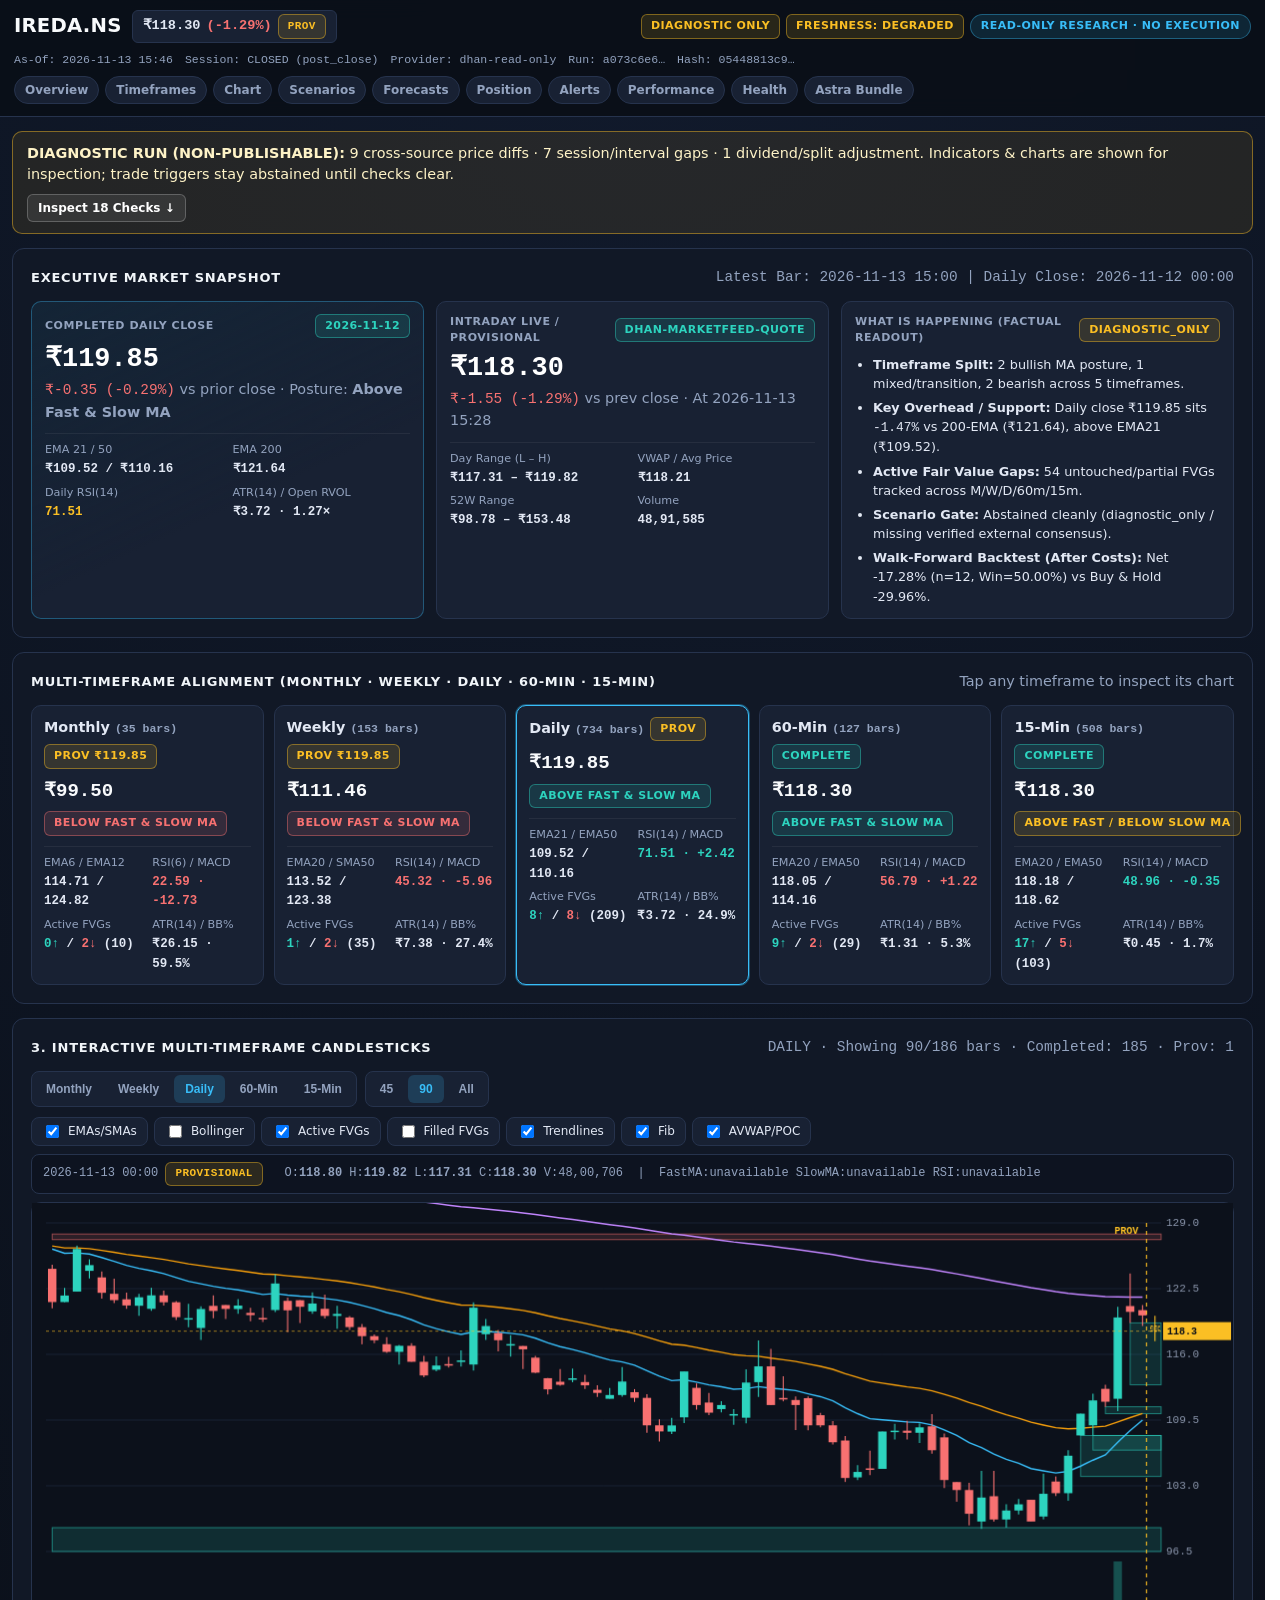
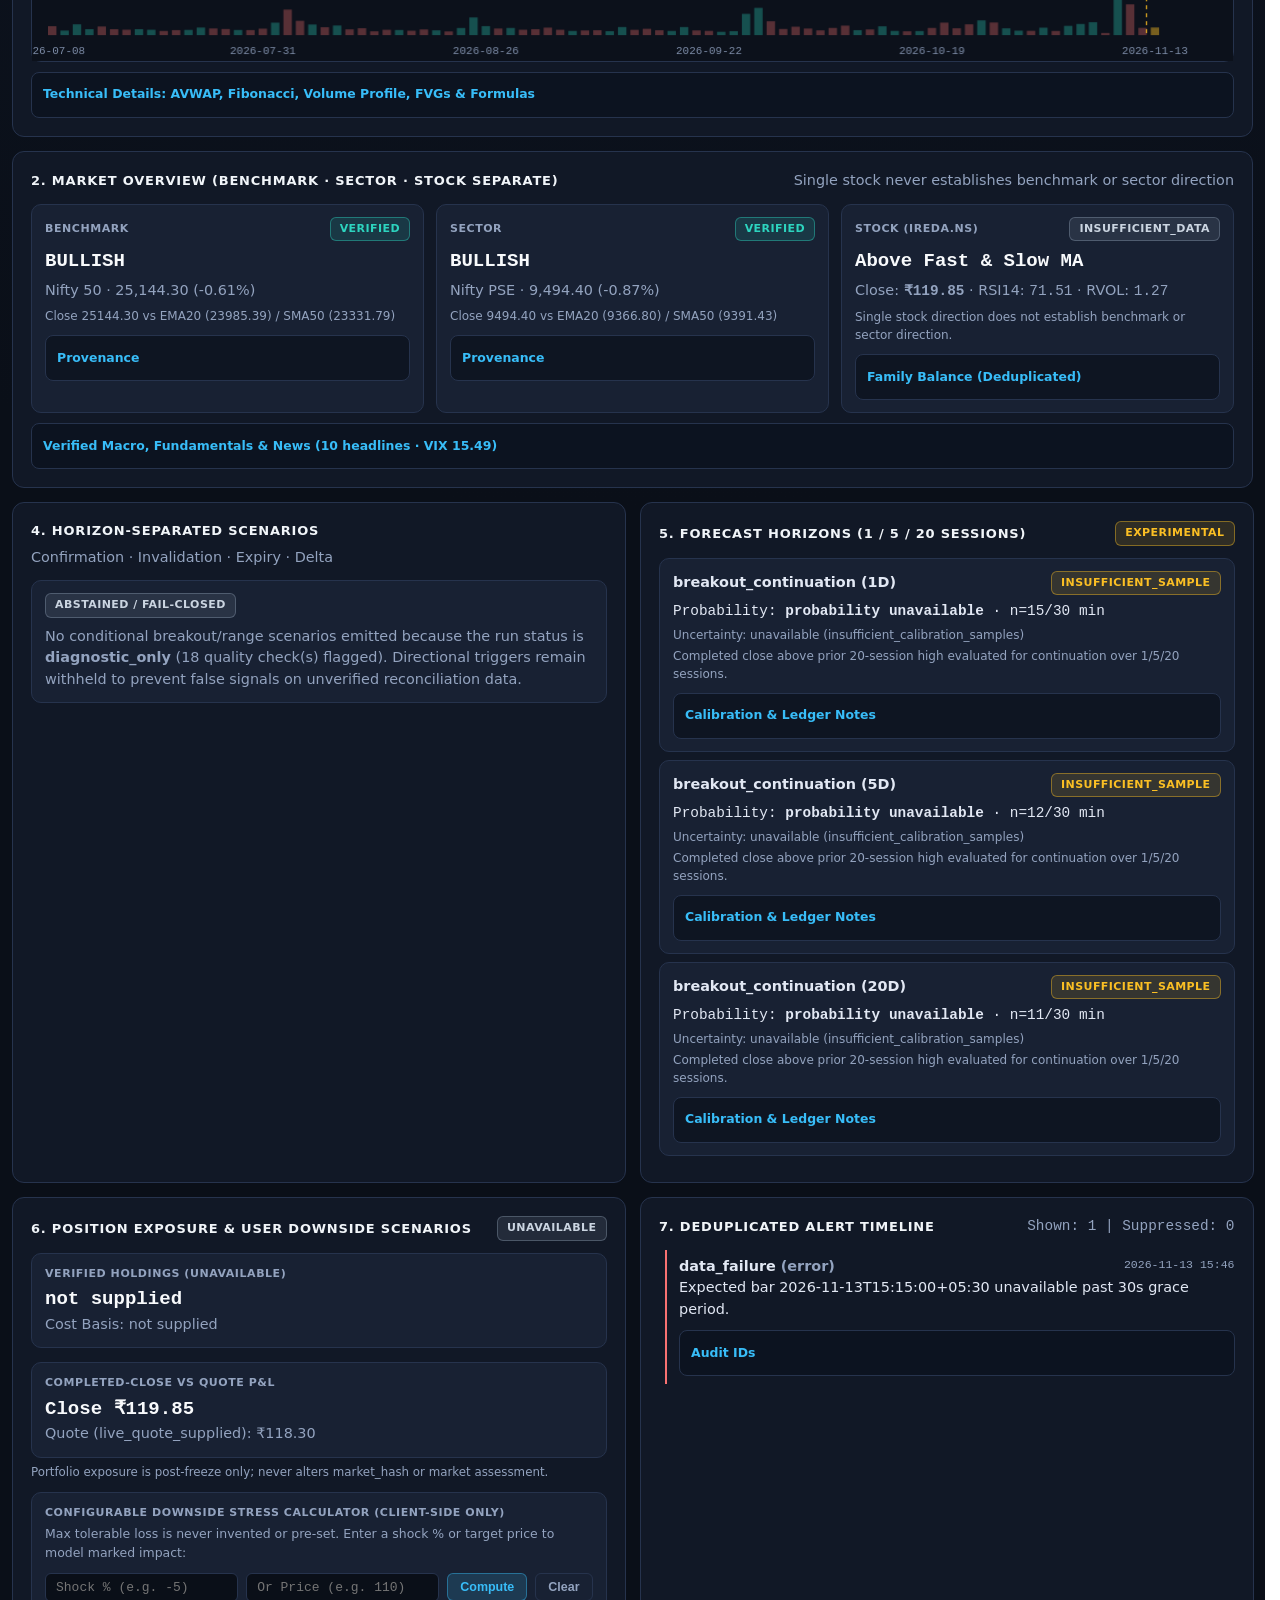
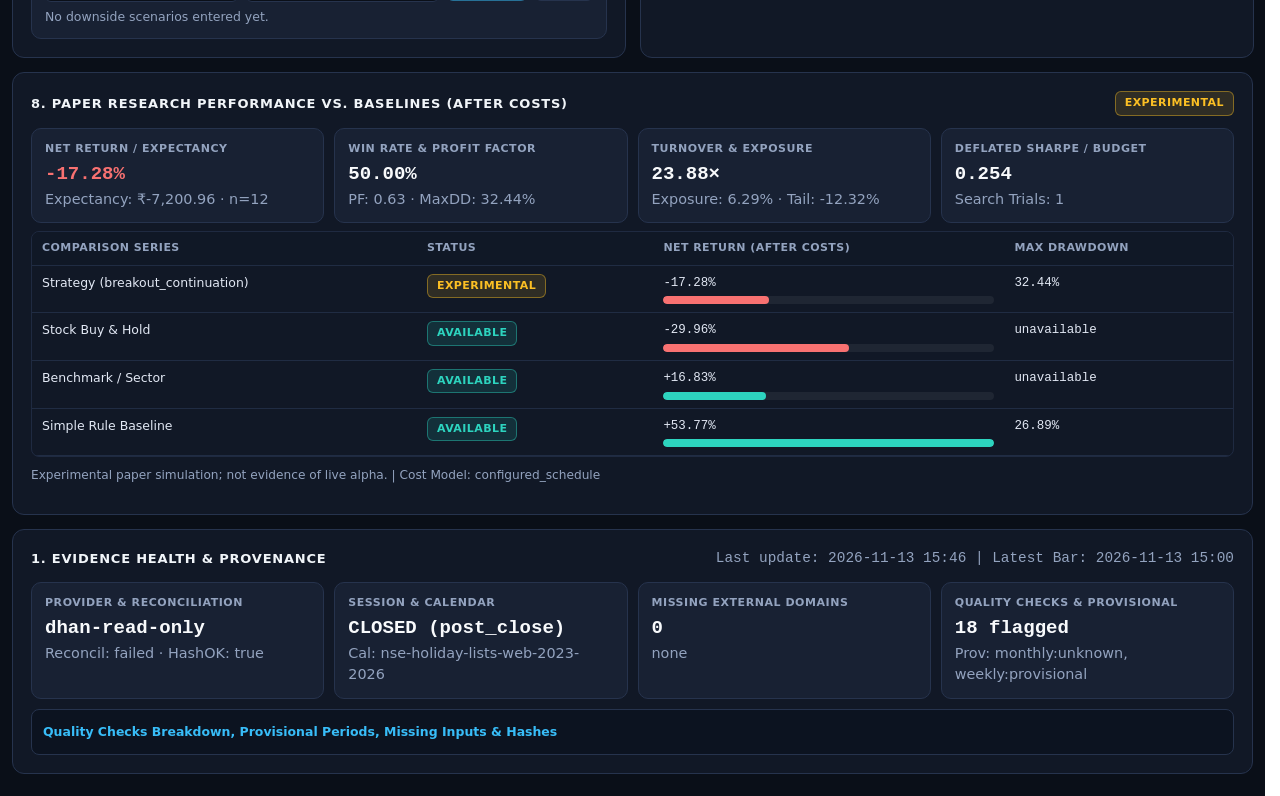
==== index.html @ 57ebec9f "Publish sanitized IREDA.NS Astra review dashboard and analysis bundle (2026-11-15)" ====
<!DOCTYPE html>
<html lang="en">
<head>
  <meta charset="utf-8" />
  <meta name="viewport" content="width=device-width, initial-scale=1, viewport-fit=cover" />
  <title>Neutral Research Dashboard — Read-Only</title>
  <link rel="icon" href="data:image/svg+xml,<svg xmlns='http://www.w3.org/2000/svg' viewBox='0 0 16 16'><rect width='16' height='16' rx='3' fill='%230b1220'/><path d='M3 11l3-4 3 2 4-5' stroke='%2322d3ee' stroke-width='2' fill='none'/></svg>" />
  <link rel="stylesheet" href="./styles.css" />
</head>
<body>
  <header class="topbar">
    <div class="topbar-main">
      <div class="brand">
        <h1 id="instrumentTitle">Loading…</h1>
        <span id="headerPriceChip" class="price-chip">—</span>
      </div>
      <div class="status-pills">
        <span id="runStatusBadge" class="badge badge-unavailable">LOADING</span>
        <span id="freshnessBadge" class="badge badge-unavailable">—</span>
        <span class="readonly-pill">READ-ONLY RESEARCH · NO EXECUTION</span>
      </div>
    </div>
    <div class="topbar-sub">
      <div class="run-meta-strip" id="runMetaStrip">
        <span>Run: —</span>
        <span>Hash: —</span>
      </div>
      <nav class="jump-nav" aria-label="Dashboard sections">
        <a href="#executiveOverviewPanel">Overview</a>
        <a href="#tfMatrixPanel">Timeframes</a>
        <a href="#chartPanel">Chart</a>
        <a href="#scenariosPanel">Scenarios</a>
        <a href="#forecastsPanel">Forecasts</a>
        <a href="#positionPanel">Position</a>
        <a href="#alertsPanel">Alerts</a>
        <a href="#performancePanel">Performance</a>
        <a href="#evidenceHealthPanel">Health</a>
        <a href="./review.html">Astra Bundle</a>
      </nav>
    </div>
  </header>

  <main class="container">
    <div id="globalHealthBanner" class="alert-banner warn" role="status">
      Loading validated run state from /api/state…
    </div>

    <!-- Executive Above-The-Fold Snapshot -->
    <section class="panel" id="executiveOverviewPanel">
      <div class="panel-header">
        <h2 class="panel-title">Executive Market Snapshot</h2>
        <span class="muted mono" id="heroObservedMeta">—</span>
      </div>
      <div class="hero-grid" id="heroOverviewGrid"></div>
    </section>

    <!-- 5-Timeframe Structural Alignment Matrix -->
    <section class="panel" id="tfMatrixPanel">
      <div class="panel-header">
        <h2 class="panel-title">Multi-Timeframe Alignment (Monthly · Weekly · Daily · 60-Min · 15-Min)</h2>
        <span class="muted">Tap any timeframe to inspect its chart</span>
      </div>
      <div id="tfMatrixCards" class="tf-matrix-grid"></div>
    </section>

    <!-- 3. Interactive Candlesticks -->
    <section class="panel" id="chartPanel">
      <div class="panel-header">
        <h2 class="panel-title">3. Interactive Multi-Timeframe Candlesticks</h2>
        <div id="chartBarMeta" class="mono muted">—</div>
      </div>
      <div class="chart-toolbar">
        <div class="toolbar-group">
          <div class="tf-tabs" id="tfTabs" role="tablist" aria-label="Chart timeframe">
            <button type="button" class="tf-btn" data-tf="monthly">Monthly</button>
            <button type="button" class="tf-btn" data-tf="weekly">Weekly</button>
            <button type="button" class="tf-btn active" data-tf="daily">Daily</button>
            <button type="button" class="tf-btn" data-tf="60m">60-Min</button>
            <button type="button" class="tf-btn" data-tf="15m">15-Min</button>
          </div>
          <div class="tf-tabs" id="zoomTabs" role="group" aria-label="Visible candle window">
            <button type="button" class="zoom-btn" data-bars="45">45</button>
            <button type="button" class="zoom-btn active" data-bars="90">90</button>
            <button type="button" class="zoom-btn" data-bars="0">All</button>
          </div>
        </div>
        <div class="overlay-toggles">
          <label class="toggle-pill"><input type="checkbox" id="togEma" checked /> EMAs/SMAs</label>
          <label class="toggle-pill"><input type="checkbox" id="togBb" /> Bollinger</label>
          <label class="toggle-pill"><input type="checkbox" id="togFvgActive" checked /> Active FVGs</label>
          <label class="toggle-pill"><input type="checkbox" id="togFvgFilled" /> Filled FVGs</label>
          <label class="toggle-pill"><input type="checkbox" id="togGeom" checked /> Trendlines</label>
          <label class="toggle-pill"><input type="checkbox" id="togFib" checked /> Fib</label>
          <label class="toggle-pill"><input type="checkbox" id="togAvwap" checked /> AVWAP/POC</label>
        </div>
      </div>
      <div id="chartInspectBar" class="inspect-bar mono muted">
        Tap or move across the chart to inspect candle OHLCV, EMAs, and RSI.
      </div>
      <div class="chart-wrap">
        <canvas id="candleCanvas" aria-label="Interactive candlestick chart"></canvas>
      </div>
      <details id="chartDetails">
        <summary>Technical Details: AVWAP, Fibonacci, Volume Profile, FVGs &amp; Formulas</summary>
        <div id="chartDetailsBody"></div>
      </details>
    </section>

    <!-- 2. Market Overview -->
    <section class="panel" id="marketOverviewPanel">
      <div class="panel-header">
        <h2 class="panel-title">2. Market Overview (Benchmark · Sector · Stock Separate)</h2>
        <span class="muted">Single stock never establishes benchmark or sector direction</span>
      </div>
      <div class="grid-3" id="marketOverviewGrid"></div>
    </section>

    <!-- 4. Scenario Cards & 5. Forecast Panel -->
    <div class="grid-2">
      <section class="panel" id="scenariosPanel">
        <div class="panel-header">
          <h2 class="panel-title">4. Horizon-Separated Scenarios</h2>
          <span class="muted">Confirmation · Invalidation · Expiry · Delta</span>
        </div>
        <div id="scenariosContainer"></div>
      </section>

      <section class="panel" id="forecastsPanel">
        <div class="panel-header">
          <h2 class="panel-title">5. Forecast Horizons (1 / 5 / 20 Sessions)</h2>
          <span id="forecastOverallBadge" class="badge badge-unavailable">UNAVAILABLE</span>
        </div>
        <div id="forecastsContainer"></div>
      </section>
    </div>

    <!-- 6. Position Exposure & 7. Alert Timeline -->
    <div class="grid-2">
      <section class="panel" id="positionPanel">
        <div class="panel-header">
          <h2 class="panel-title">6. Position Exposure &amp; User Downside Scenarios</h2>
          <span id="holdingsBadge" class="badge badge-unavailable">UNAVAILABLE</span>
        </div>
        <div id="positionSummary"></div>
        <div class="subcard stress-box">
          <div class="kv-label">Configurable Downside Stress Calculator (Client-Side Only)</div>
          <p class="muted stress-note">
            Max tolerable loss is never invented or pre-set. Enter a shock % or target price to model marked impact:
          </p>
          <div class="stress-controls">
            <label class="visually-hidden" for="shockPctInput">Shock percent</label>
            <input type="number" id="shockPctInput" step="0.5" placeholder="Shock % (e.g. -5)" />
            <label class="visually-hidden" for="targetPriceInput">Hypothetical price</label>
            <input type="number" id="targetPriceInput" step="0.05" placeholder="Or Price (e.g. 110)" />
            <button type="button" id="addDownsideBtn" class="btn-secondary">Compute</button>
            <button type="button" id="clearDownsideBtn" class="btn-ghost">Clear</button>
          </div>
          <div id="downsideResults"></div>
        </div>
      </section>

      <section class="panel" id="alertsPanel">
        <div class="panel-header">
          <h2 class="panel-title">7. Deduplicated Alert Timeline</h2>
          <span id="alertsMeta" class="mono muted">—</span>
        </div>
        <div id="alertsContainer"></div>
      </section>
    </div>

    <!-- 8. Performance Panel -->
    <section class="panel" id="performancePanel">
      <div class="panel-header">
        <h2 class="panel-title">8. Paper Research Performance vs. Baselines (After Costs)</h2>
        <span id="perfStatusBadge" class="badge badge-unavailable">UNAVAILABLE</span>
      </div>
      <div id="performanceContainer"></div>
    </section>

    <!-- 1. Evidence Health & Provenance Audit -->
    <section class="panel" id="evidenceHealthPanel">
      <div class="panel-header">
        <h2 class="panel-title">1. Evidence Health &amp; Provenance</h2>
        <span class="mono muted" id="evidenceUpdateMeta"></span>
      </div>
      <div class="grid-4" id="evidenceHealthGrid"></div>
      <details id="evidenceDetails">
        <summary>Quality Checks Breakdown, Provisional Periods, Missing Inputs &amp; Hashes</summary>
        <div id="evidenceDetailsBody"></div>
      </details>
    </section>
  </main>

  <script src="./app.js"></script>
</body>
</html>
---- styles.css ----
:root {
  --bg: #0a0f18;
  --panel: #111826;
  --panel-alt: #182133;
  --panel-elev: #1e2940;
  --border: #26334d;
  --text: #e2e8f4;
  --muted: #93a3bf;
  --bull: #2dd4bf;
  --bull-bg: rgba(45, 212, 191, 0.13);
  --bear: #f87171;
  --bear-bg: rgba(248, 113, 113, 0.13);
  --warn: #fbbf24;
  --warn-bg: rgba(251, 191, 36, 0.13);
  --accent: #38bdf8;
  --accent-bg: rgba(56, 189, 248, 0.13);
  --purple: #c084fc;
  --mono: "JetBrains Mono", "Cascadia Code", Consolas, monospace;
  --sans: "Inter", "Segoe UI", system-ui, -apple-system, sans-serif;
  --target-size: 28px;
}

@media (pointer: coarse) {
  :root {
    --target-size: 44px;
  }
}

*,
*::before,
*::after {
  box-sizing: border-box;
}

html {
  scroll-behavior: smooth;
  scrollbar-gutter: stable;
}

body {
  margin: 0;
  min-block-size: 100dvh;
  background: radial-gradient(circle at top center, #111a2c 0%, var(--bg) 52%);
  color: var(--text);
  font-family: var(--sans);
  font-size: clamp(0.8125rem, 0.78rem + 0.15vw, 0.9375rem);
  line-height: 1.5;
  overflow-wrap: anywhere;
  font-variant-numeric: tabular-nums;
}

h1, h2, h3 {
  text-wrap: balance;
}

p {
  text-wrap: pretty;
}

.visually-hidden {
  position: absolute;
  inline-size: 1px;
  block-size: 1px;
  overflow: hidden;
  clip-path: inset(50%);
  white-space: nowrap;
}

/* Top Sticky Navigation & Status Header */
.topbar {
  position: sticky;
  inset-block-start: 0;
  z-index: 30;
  background: rgba(10, 15, 24, 0.94);
  backdrop-filter: blur(10px);
  border-block-end: 1px solid var(--border);
  padding-block: max(10px, env(safe-area-inset-top, 0px));
  padding-inline: max(14px, env(safe-area-inset-left, 0px));
  padding-inline-end: max(14px, env(safe-area-inset-right, 0px));
  display: flex;
  flex-direction: column;
  gap: 8px;
}

.topbar-main {
  display: flex;
  flex-wrap: wrap;
  align-items: center;
  justify-content: space-between;
  gap: 8px 12px;
  max-inline-size: 1480px;
  inline-size: 100%;
  margin-inline: auto;
}

.brand {
  display: flex;
  flex-wrap: wrap;
  align-items: center;
  gap: 8px 10px;
  min-inline-size: 0;
}

.brand h1 {
  margin: 0;
  font-size: clamp(1rem, 0.95rem + 0.35vw, 1.25rem);
  font-weight: 750;
  letter-spacing: 0.01em;
  color: #f8fafc;
}

.price-chip {
  display: inline-flex;
  align-items: center;
  gap: 6px;
  font-family: var(--mono);
  font-size: 0.85rem;
  font-weight: 700;
  padding: 3px 10px;
  border-radius: 6px;
  background: var(--panel-alt);
  border: 1px solid var(--border);
  white-space: nowrap;
}

.status-pills {
  display: flex;
  flex-wrap: wrap;
  align-items: center;
  gap: 6px;
}

.readonly-pill {
  display: inline-flex;
  align-items: center;
  font-size: 0.6875rem;
  font-weight: 700;
  letter-spacing: 0.04em;
  color: var(--accent);
  background: var(--accent-bg);
  border: 1px solid rgba(56, 189, 248, 0.38);
  border-radius: 999px;
  padding: 3px 10px;
  white-space: nowrap;
}

.topbar-sub {
  display: flex;
  flex-wrap: wrap;
  align-items: center;
  justify-content: space-between;
  gap: 8px 16px;
  max-inline-size: 1480px;
  inline-size: 100%;
  margin-inline: auto;
}

.run-meta-strip {
  display: flex;
  flex-wrap: wrap;
  align-items: center;
  gap: 4px 12px;
  font-family: var(--mono);
  font-size: 0.72rem;
  color: var(--muted);
  min-inline-size: 0;
}

.jump-nav {
  display: flex;
  flex-wrap: nowrap;
  gap: 6px;
  overflow-x: auto;
  max-inline-size: 100%;
  padding-block-end: 2px;
  scrollbar-width: thin;
}

.jump-nav a {
  display: inline-flex;
  align-items: center;
  min-block-size: var(--target-size);
  padding: 4px 10px;
  border-radius: 999px;
  background: var(--panel-alt);
  border: 1px solid var(--border);
  color: var(--muted);
  text-decoration: none;
  font-size: 0.75rem;
  font-weight: 600;
  white-space: nowrap;
}

.jump-nav a:hover,
.jump-nav a:focus-visible {
  color: var(--text);
  border-color: var(--accent);
  outline: none;
}

/* Badges */
.badge {
  display: inline-flex;
  align-items: center;
  gap: 4px;
  padding: 3px 9px;
  border-radius: 6px;
  font-size: 0.6875rem;
  font-weight: 700;
  text-transform: uppercase;
  letter-spacing: 0.04em;
  border: 1px solid transparent;
  white-space: nowrap;
}

.badge-fresh, .badge-confirmed, .badge-verified, .badge-bullish {
  color: var(--bull);
  background: var(--bull-bg);
  border-color: rgba(45, 212, 191, 0.42);
}

.badge-stale, .badge-provisional, .badge-experimental, .badge-pending {
  color: var(--warn);
  background: var(--warn-bg);
  border-color: rgba(251, 191, 36, 0.42);
}

.badge-failed, .badge-invalidated, .badge-bearish {
  color: var(--bear);
  background: var(--bear-bg);
  border-color: rgba(248, 113, 113, 0.42);
}

.badge-unavailable, .badge-unconfirmed, .badge-expired, .badge-neutral {
  color: #cbd5e1;
  background: rgba(148, 163, 184, 0.14);
  border-color: rgba(148, 163, 184, 0.36);
}

/* Page Container & Panels */
.container {
  max-inline-size: 1480px;
  inline-size: 100%;
  margin-inline: auto;
  padding-block: 14px max(28px, env(safe-area-inset-bottom, 0px));
  padding-inline: max(12px, env(safe-area-inset-left, 0px));
  padding-inline-end: max(12px, env(safe-area-inset-right, 0px));
  display: flex;
  flex-direction: column;
  gap: 14px;
}

.alert-banner {
  display: flex;
  flex-wrap: wrap;
  align-items: center;
  justify-content: space-between;
  gap: 8px 14px;
  padding: 11px 14px;
  border-radius: 10px;
  border: 1px solid rgba(248, 113, 113, 0.45);
  background: rgba(248, 113, 113, 0.1);
  color: #fecaca;
  font-weight: 500;
}

.alert-banner.warn {
  border-color: rgba(251, 191, 36, 0.45);
  background: rgba(251, 191, 36, 0.09);
  color: #fef3c7;
}

.alert-banner.ok {
  border-color: rgba(45, 212, 191, 0.4);
  background: rgba(45, 212, 191, 0.09);
  color: #ccfbf1;
}

.banner-link {
  color: #fff;
  background: rgba(255, 255, 255, 0.08);
  border: 1px solid rgba(255, 255, 255, 0.22);
  border-radius: 6px;
  padding: 4px 10px;
  font-size: 0.75rem;
  font-weight: 600;
  text-decoration: none;
  white-space: nowrap;
}

.panel {
  container-type: inline-size;
  background: var(--panel);
  border: 1px solid var(--border);
  border-radius: 12px;
  padding: clamp(12px, 2cqi, 18px);
  scroll-margin-block-start: 110px;
}

.panel-header {
  display: flex;
  flex-wrap: wrap;
  align-items: center;
  justify-content: space-between;
  gap: 6px 12px;
  margin-block-end: 12px;
}

.panel-header > :not(button, a) {
  min-inline-size: 0;
}

.panel-title {
  margin: 0;
  font-size: 0.8125rem;
  font-weight: 750;
  text-transform: uppercase;
  letter-spacing: 0.06em;
  color: #f1f5f9;
}

/* Responsive Grids via Container Queries & Intrinsic Auto-Fit */
.hero-grid {
  display: grid;
  grid-template-columns: repeat(auto-fit, minmax(min(100%, 280px), 1fr));
  gap: 12px;
}

.tf-matrix-grid {
  display: grid;
  grid-template-columns: repeat(auto-fit, minmax(min(100%, 230px), 1fr));
  gap: 10px;
}

.grid-4 {
  display: grid;
  grid-template-columns: repeat(auto-fit, minmax(min(100%, 210px), 1fr));
  gap: 10px;
}

.grid-3 {
  display: grid;
  grid-template-columns: repeat(auto-fit, minmax(min(100%, 250px), 1fr));
  gap: 12px;
}

.grid-2 {
  display: grid;
  grid-template-columns: repeat(auto-fit, minmax(min(100%, 420px), 1fr));
  gap: 14px;
}

.subcard {
  background: var(--panel-alt);
  border: 1px solid var(--border);
  border-radius: 10px;
  padding: 12px 13px;
  min-inline-size: 0;
}

.subcard-highlight {
  background: linear-gradient(155deg, rgba(56, 189, 248, 0.08) 0%, var(--panel-alt) 60%);
  border-color: rgba(56, 189, 248, 0.35);
}

.tf-card {
  background: var(--panel-alt);
  border: 1px solid var(--border);
  border-radius: 10px;
  padding: 11px 12px;
  display: flex;
  flex-direction: column;
  gap: 8px;
  cursor: pointer;
  text-align: left;
  color: inherit;
  font: inherit;
  inline-size: 100%;
  transition: border-color 0.15s ease, background 0.15s ease;
}

.tf-card:hover,
.tf-card:focus-visible {
  border-color: var(--accent);
  background: var(--panel-elev);
  outline: none;
}

.tf-card.is-active {
  border-color: var(--accent);
  box-shadow: 0 0 0 1px rgba(56, 189, 248, 0.35);
}

.kv-label {
  font-size: 0.6875rem;
  color: var(--muted);
  text-transform: uppercase;
  letter-spacing: 0.05em;
  font-weight: 600;
}

.kv-val {
  font-family: var(--mono);
  font-size: clamp(1rem, 0.95rem + 0.3vw, 1.25rem);
  font-weight: 750;
  margin-block-start: 3px;
  color: #f8fafc;
}

.kv-hero {
  font-family: var(--mono);
  font-size: clamp(1.35rem, 1.2rem + 0.6vw, 1.75rem);
  font-weight: 800;
  line-height: 1.15;
  color: #fff;
}

.mini-stats {
  display: grid;
  grid-template-columns: repeat(2, minmax(0, 1fr));
  gap: 6px 10px;
  margin-block-start: 10px;
  padding-block-start: 8px;
  border-block-start: 1px solid rgba(255, 255, 255, 0.06);
  font-size: 0.78rem;
}

.mini-stat-label {
  color: var(--muted);
  font-size: 0.7rem;
  display: block;
}

.mini-stat-val {
  font-family: var(--mono);
  font-weight: 650;
  color: var(--text);
}

.pos-text { color: var(--bull); }
.neg-text { color: var(--bear); }
.warn-text { color: var(--warn); }
.mono { font-family: var(--mono); }
.muted { color: var(--muted); }

/* Interactive Chart */
.chart-toolbar {
  display: flex;
  flex-wrap: wrap;
  align-items: center;
  justify-content: space-between;
  gap: 10px;
  margin-block-end: 8px;
}

.toolbar-group {
  display: flex;
  flex-wrap: wrap;
  align-items: center;
  gap: 8px;
}

.tf-tabs {
  display: inline-flex;
  flex-wrap: wrap;
  gap: 4px;
  background: var(--panel-alt);
  padding: 3px;
  border-radius: 8px;
  border: 1px solid var(--border);
  max-inline-size: 100%;
}

.tf-btn,
.zoom-btn {
  border: none;
  background: transparent;
  color: var(--muted);
  min-block-size: var(--target-size);
  min-inline-size: var(--target-size);
  padding: 5px 11px;
  border-radius: 6px;
  font-size: 0.75rem;
  font-weight: 650;
  cursor: pointer;
}

.tf-btn.active,
.zoom-btn.active {
  background: rgba(56, 189, 248, 0.18);
  color: var(--accent);
}

.overlay-toggles {
  display: flex;
  flex-wrap: wrap;
  gap: 6px;
}

.toggle-pill {
  display: inline-flex;
  align-items: center;
  gap: 6px;
  min-block-size: var(--target-size);
  background: var(--panel-alt);
  border: 1px solid var(--border);
  border-radius: 8px;
  padding: 4px 10px;
  font-size: 0.75rem;
  cursor: pointer;
  user-select: none;
}

.inspect-bar {
  padding: 7px 11px;
  margin-block-end: 8px;
  border-radius: 8px;
  background: #0d1320;
  border: 1px solid var(--border);
  font-size: 0.75rem;
  line-height: 1.45;
}

.chart-wrap {
  position: relative;
  inline-size: 100%;
  block-size: clamp(300px, 52dvh, 460px);
  background: #0c111b;
  border: 1px solid var(--border);
  border-radius: 10px;
}

#candleCanvas {
  display: block;
  inline-size: 100%;
  block-size: 100%;
  touch-action: pan-y;
}

/* Native Disclosures & Tables */
details {
  margin-block-start: 10px;
  background: rgba(12, 18, 30, 0.8);
  border: 1px solid var(--border);
  border-radius: 8px;
  padding: 8px 11px;
}

summary {
  cursor: pointer;
  font-size: 0.78rem;
  font-weight: 650;
  color: var(--accent);
  user-select: none;
  min-block-size: var(--target-size);
  display: flex;
  align-items: center;
  gap: 6px;
}

.table-wrapper {
  overflow-x: auto;
  max-inline-size: 100%;
  margin-block-start: 8px;
  border: 1px solid rgba(38, 51, 77, 0.7);
  border-radius: 8px;
  container-type: inline-size;
}

.table-wrapper table {
  inline-size: 100%;
  min-inline-size: 460px;
  border-collapse: collapse;
  font-size: 0.78rem;
}

.table-wrapper th,
.table-wrapper td {
  white-space: nowrap;
}

.tf-card-head {
  display: flex;
  flex-wrap: wrap;
  justify-content: space-between;
  align-items: center;
  gap: 6px;
}

.tf-bar-count {
  font-size: 0.72rem;
}

.tf-price-row {
  display: flex;
  flex-wrap: wrap;
  align-items: baseline;
  justify-content: space-between;
  gap: 6px 8px;
}

.tf-price {
  margin: 0;
  white-space: nowrap;
  flex-shrink: 0;
}

th, td {
  text-align: left;
  padding: 8px 10px;
  border-block-end: 1px solid rgba(38, 51, 77, 0.75);
  vertical-align: top;
}

th {
  color: var(--muted);
  font-size: 0.6875rem;
  text-transform: uppercase;
  letter-spacing: 0.04em;
  background: rgba(17, 24, 38, 0.92);
  position: sticky;
  inset-block-start: 0;
}

/* Baseline Comparison Bars */
.bar-track {
  inline-size: 100%;
  block-size: 8px;
  border-radius: 999px;
  background: rgba(255, 255, 255, 0.06);
  overflow: hidden;
  margin-block-start: 4px;
}

.bar-fill {
  block-size: 100%;
  border-radius: 999px;
}

/* Form Controls */
.stress-box {
  margin-block-start: 10px;
}

.stress-note {
  margin: 4px 0 10px;
  font-size: 0.78rem;
}

.stress-controls {
  display: flex;
  flex-wrap: wrap;
  gap: 8px;
  align-items: center;
}

input[type="number"],
input[type="text"] {
  background: var(--bg);
  color: var(--text);
  border: 1px solid var(--border);
  border-radius: 6px;
  min-block-size: var(--target-size);
  padding: 6px 10px;
  font-family: var(--mono);
  font-size: 0.8125rem;
  flex: 1 1 130px;
  min-inline-size: 0;
}

button.btn-secondary {
  min-block-size: var(--target-size);
  background: rgba(56, 189, 248, 0.16);
  color: var(--accent);
  border: 1px solid rgba(56, 189, 248, 0.42);
  border-radius: 6px;
  padding: 6px 12px;
  font-size: 0.78rem;
  font-weight: 650;
  cursor: pointer;
}

button.btn-ghost {
  min-block-size: var(--target-size);
  background: transparent;
  color: var(--muted);
  border: 1px solid var(--border);
  border-radius: 6px;
  padding: 6px 12px;
  font-size: 0.78rem;
  font-weight: 600;
  cursor: pointer;
}

/* Timeline */
.timeline-item {
  border-inline-start: 2px solid var(--border);
  padding: 6px 0 8px 12px;
  margin-inline-start: 6px;
}

.timeline-item.warn { border-inline-start-color: var(--warn); }
.timeline-item.error { border-inline-start-color: var(--bear); }

.reason-chips {
  display: flex;
  flex-wrap: wrap;
  gap: 6px;
  margin-block-start: 8px;
}

.reason-chip {
  font-family: var(--mono);
  font-size: 0.72rem;
  padding: 3px 8px;
  border-radius: 6px;
  background: rgba(255, 255, 255, 0.05);
  border: 1px solid var(--border);
  color: var(--text);
}

@media (max-width: 760px) {
  .topbar {
    position: static;
  }
  .panel {
    scroll-margin-block-start: 12px;
  }
}
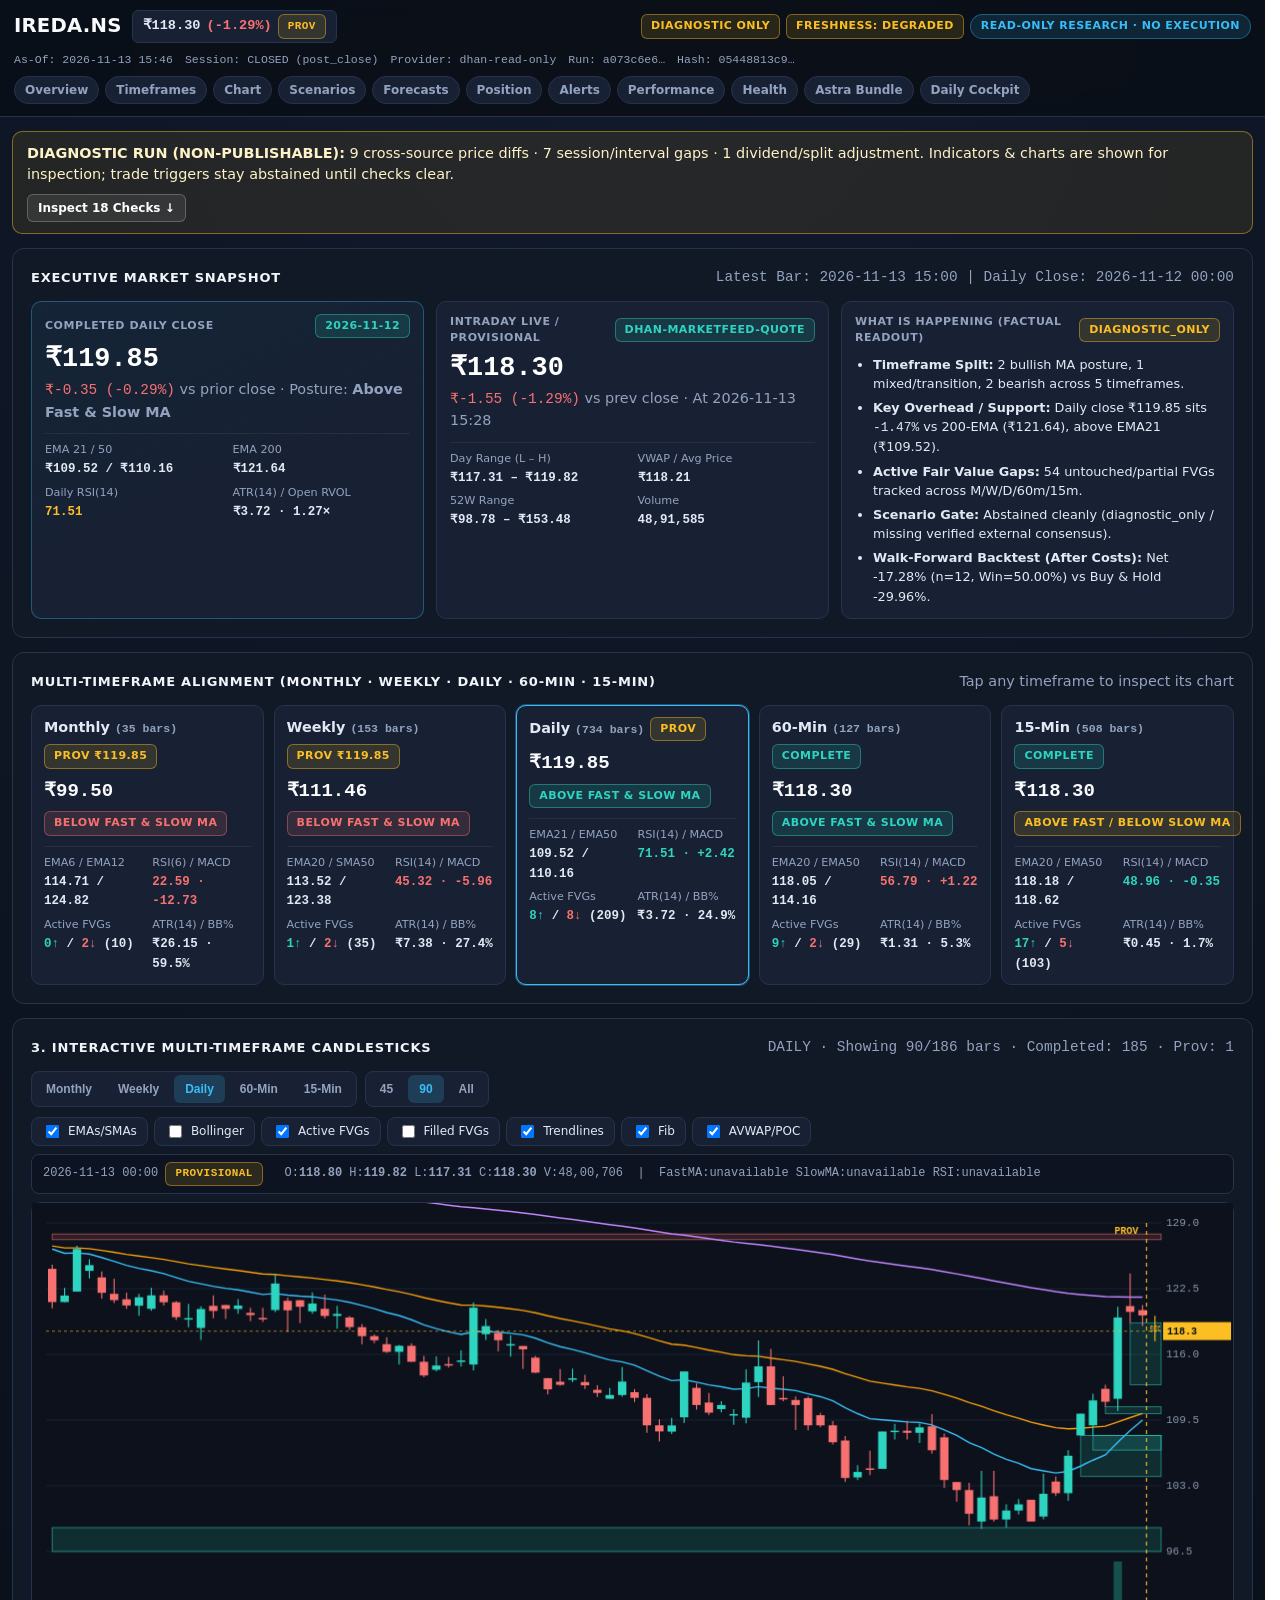
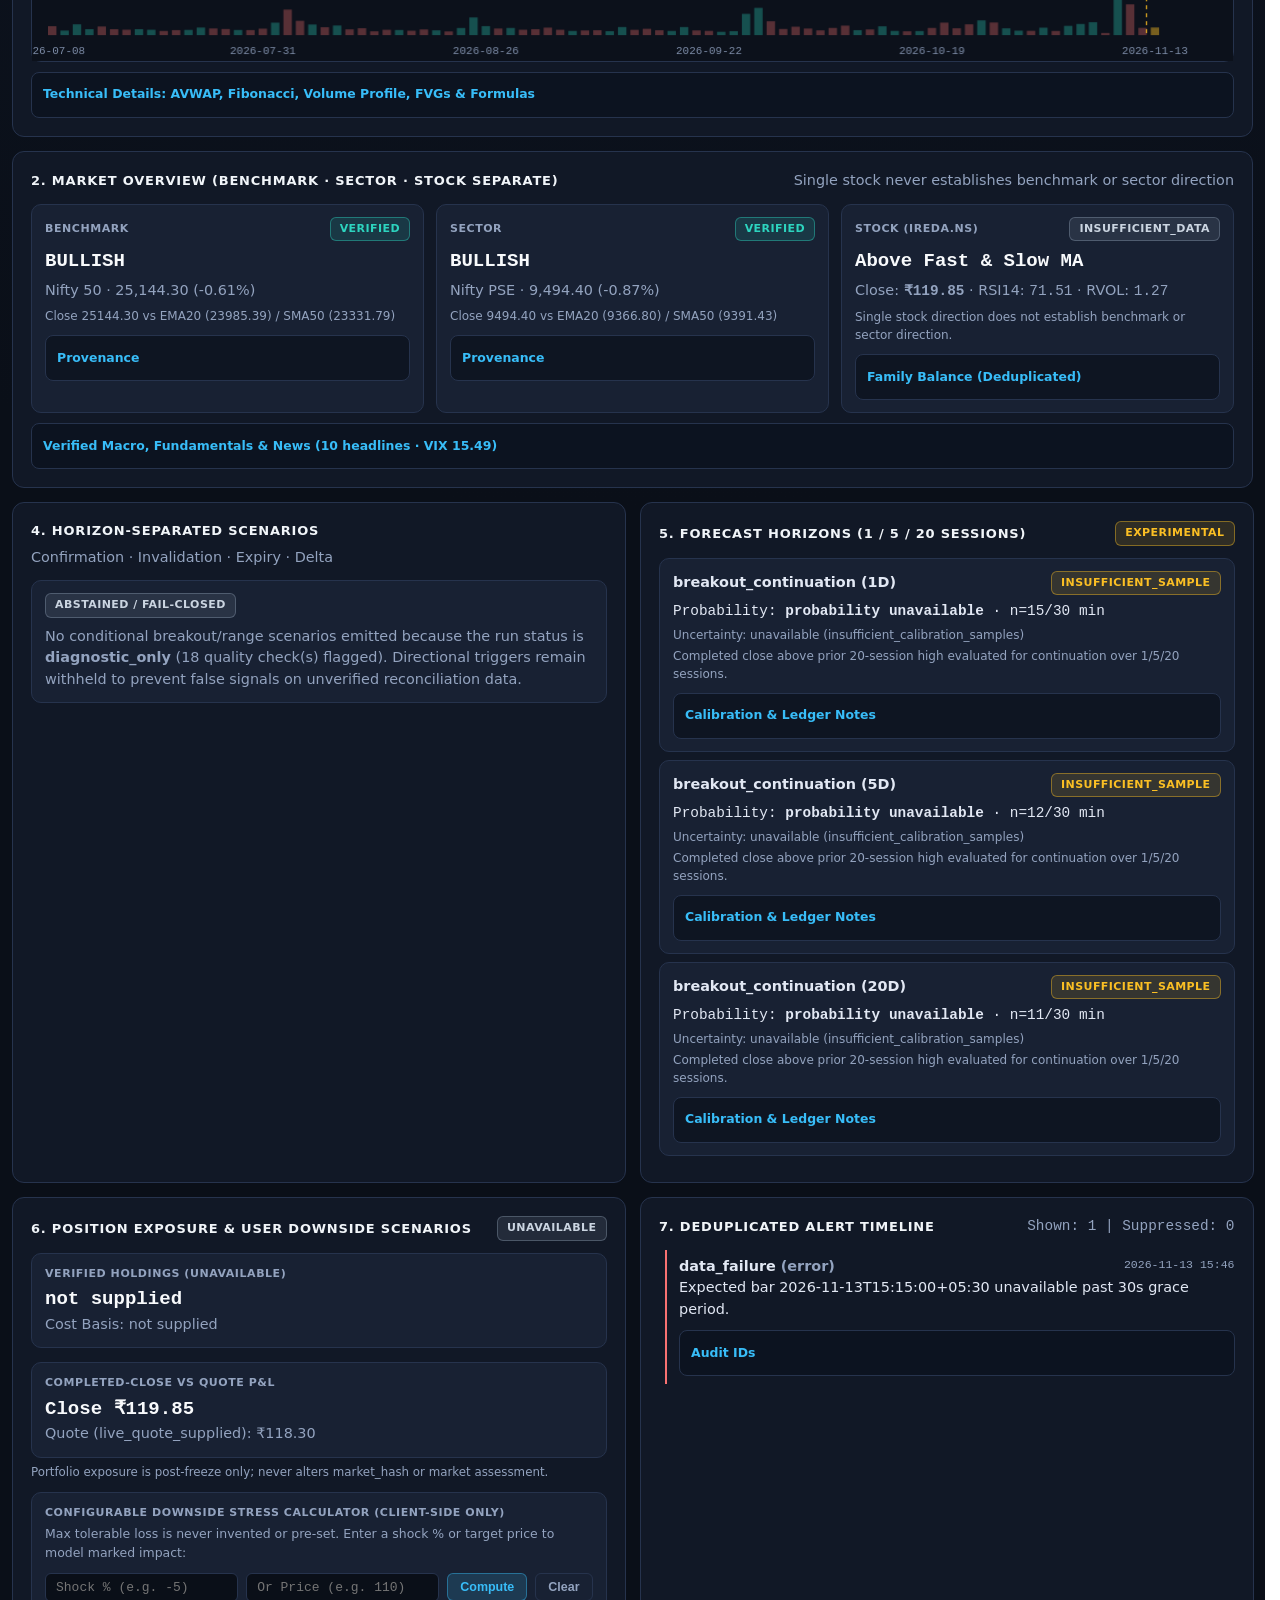
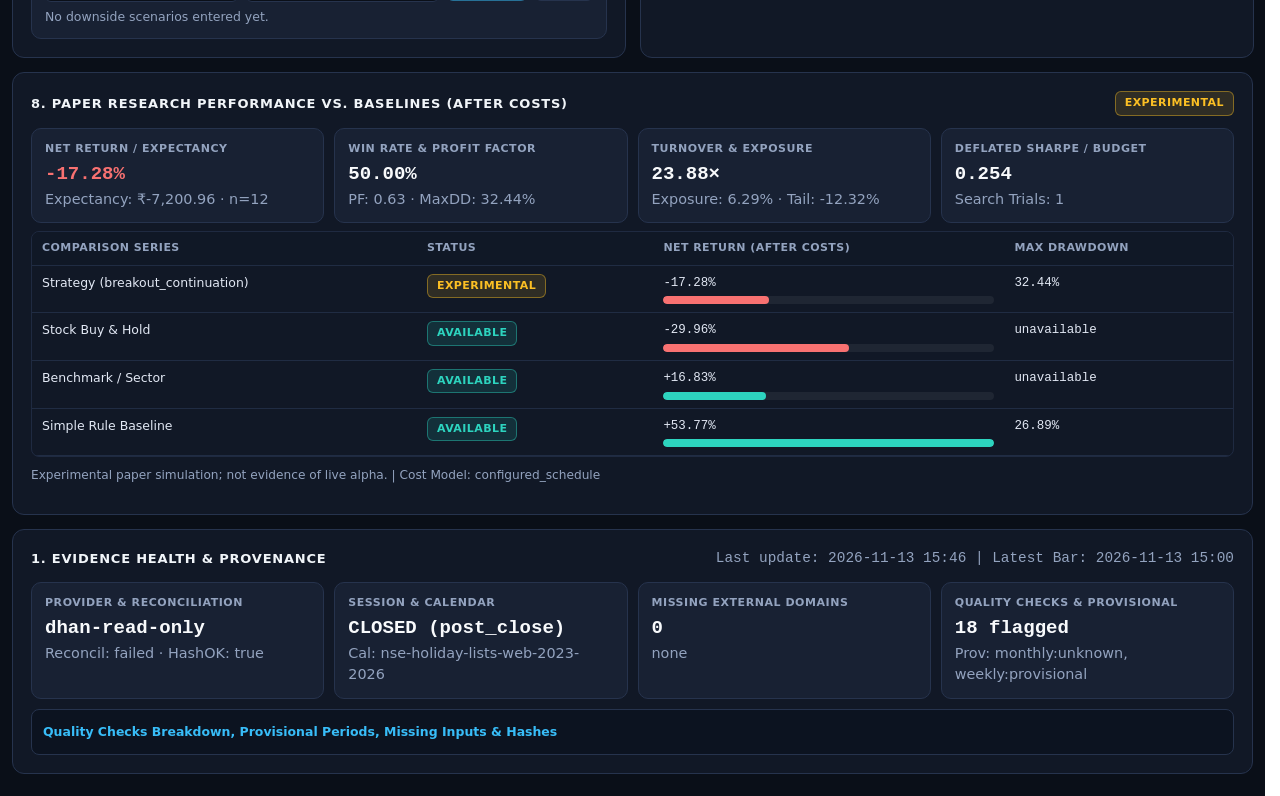
==== commit 3b49bd47: "feat(cockpit): add automated 5-light IREDA daily macro cockpit & ledger" ====
--- a/index.html
+++ b/index.html
@@ -36,6 +36,7 @@
         <a href="#performancePanel">Performance</a>
         <a href="#evidenceHealthPanel">Health</a>
         <a href="./review.html">Astra Bundle</a>
+        <a href="./cockpit.html">Daily Cockpit</a>
       </nav>
     </div>
   </header>
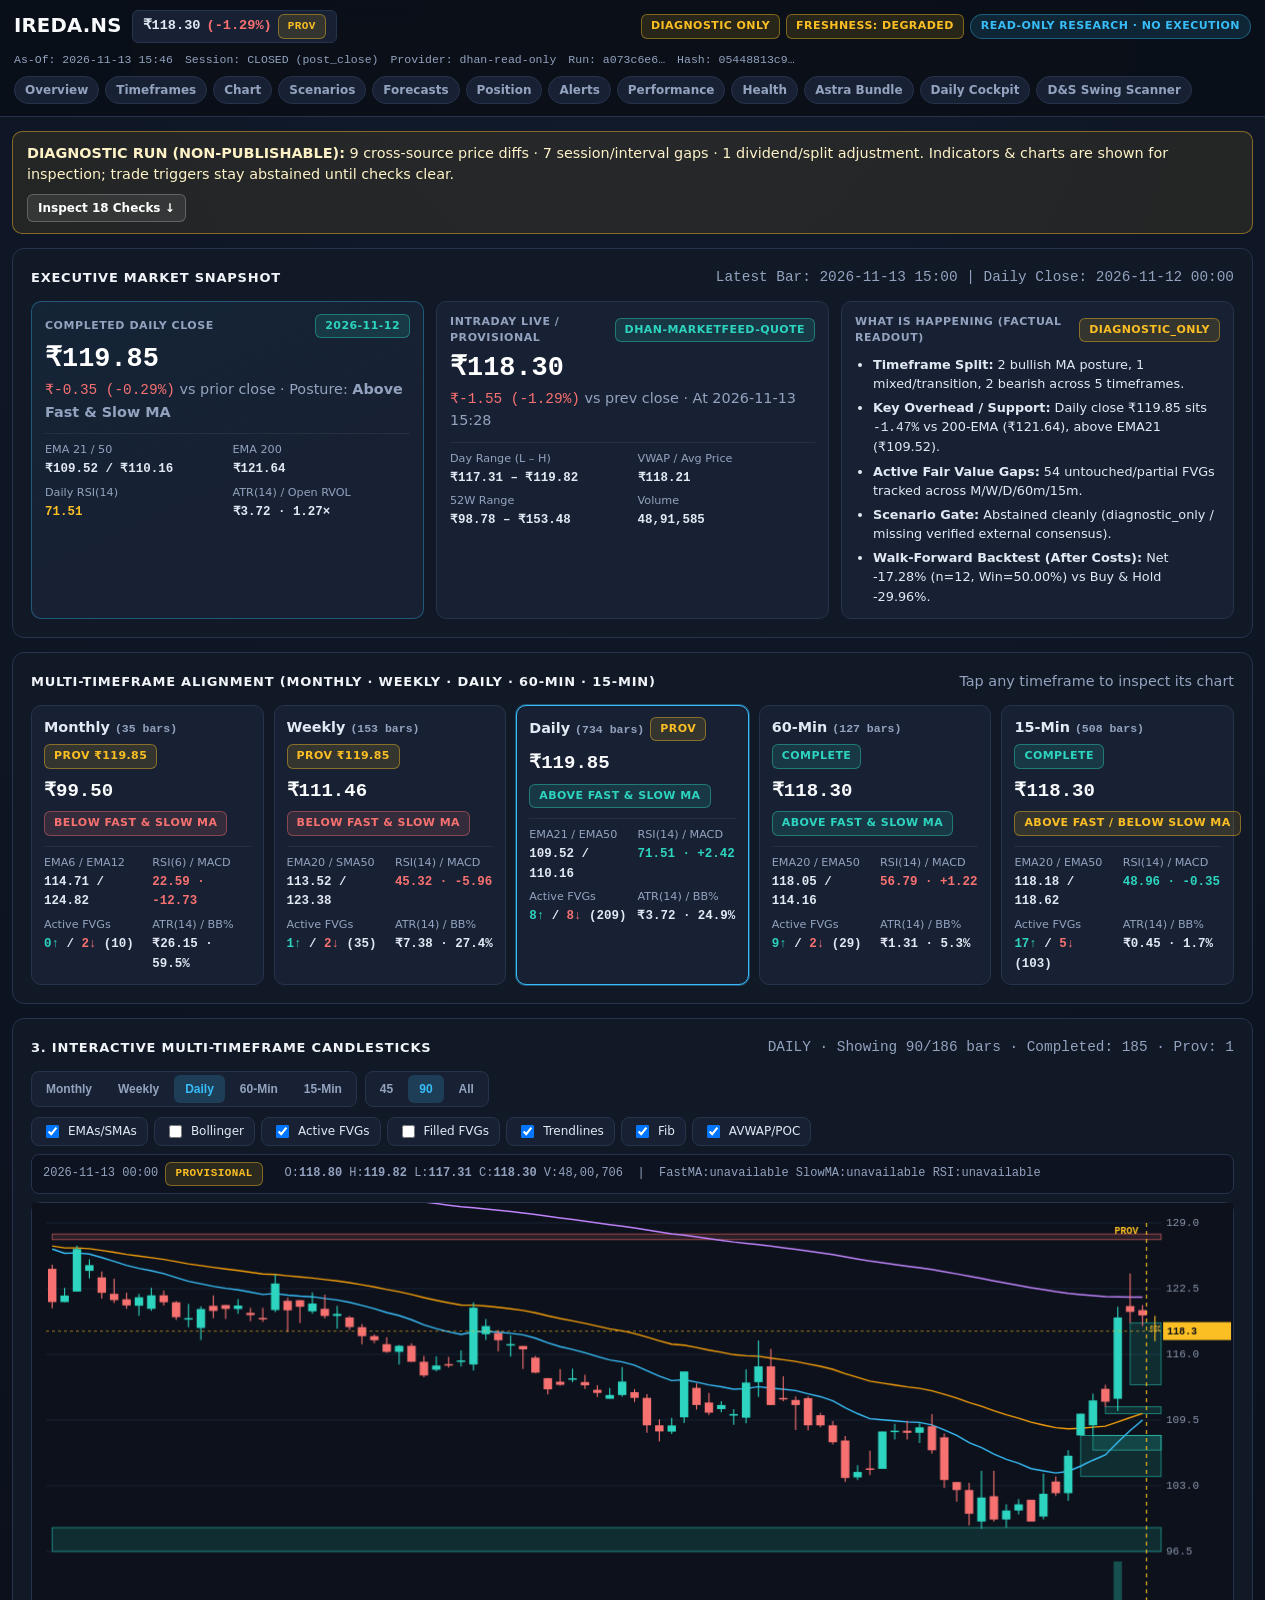
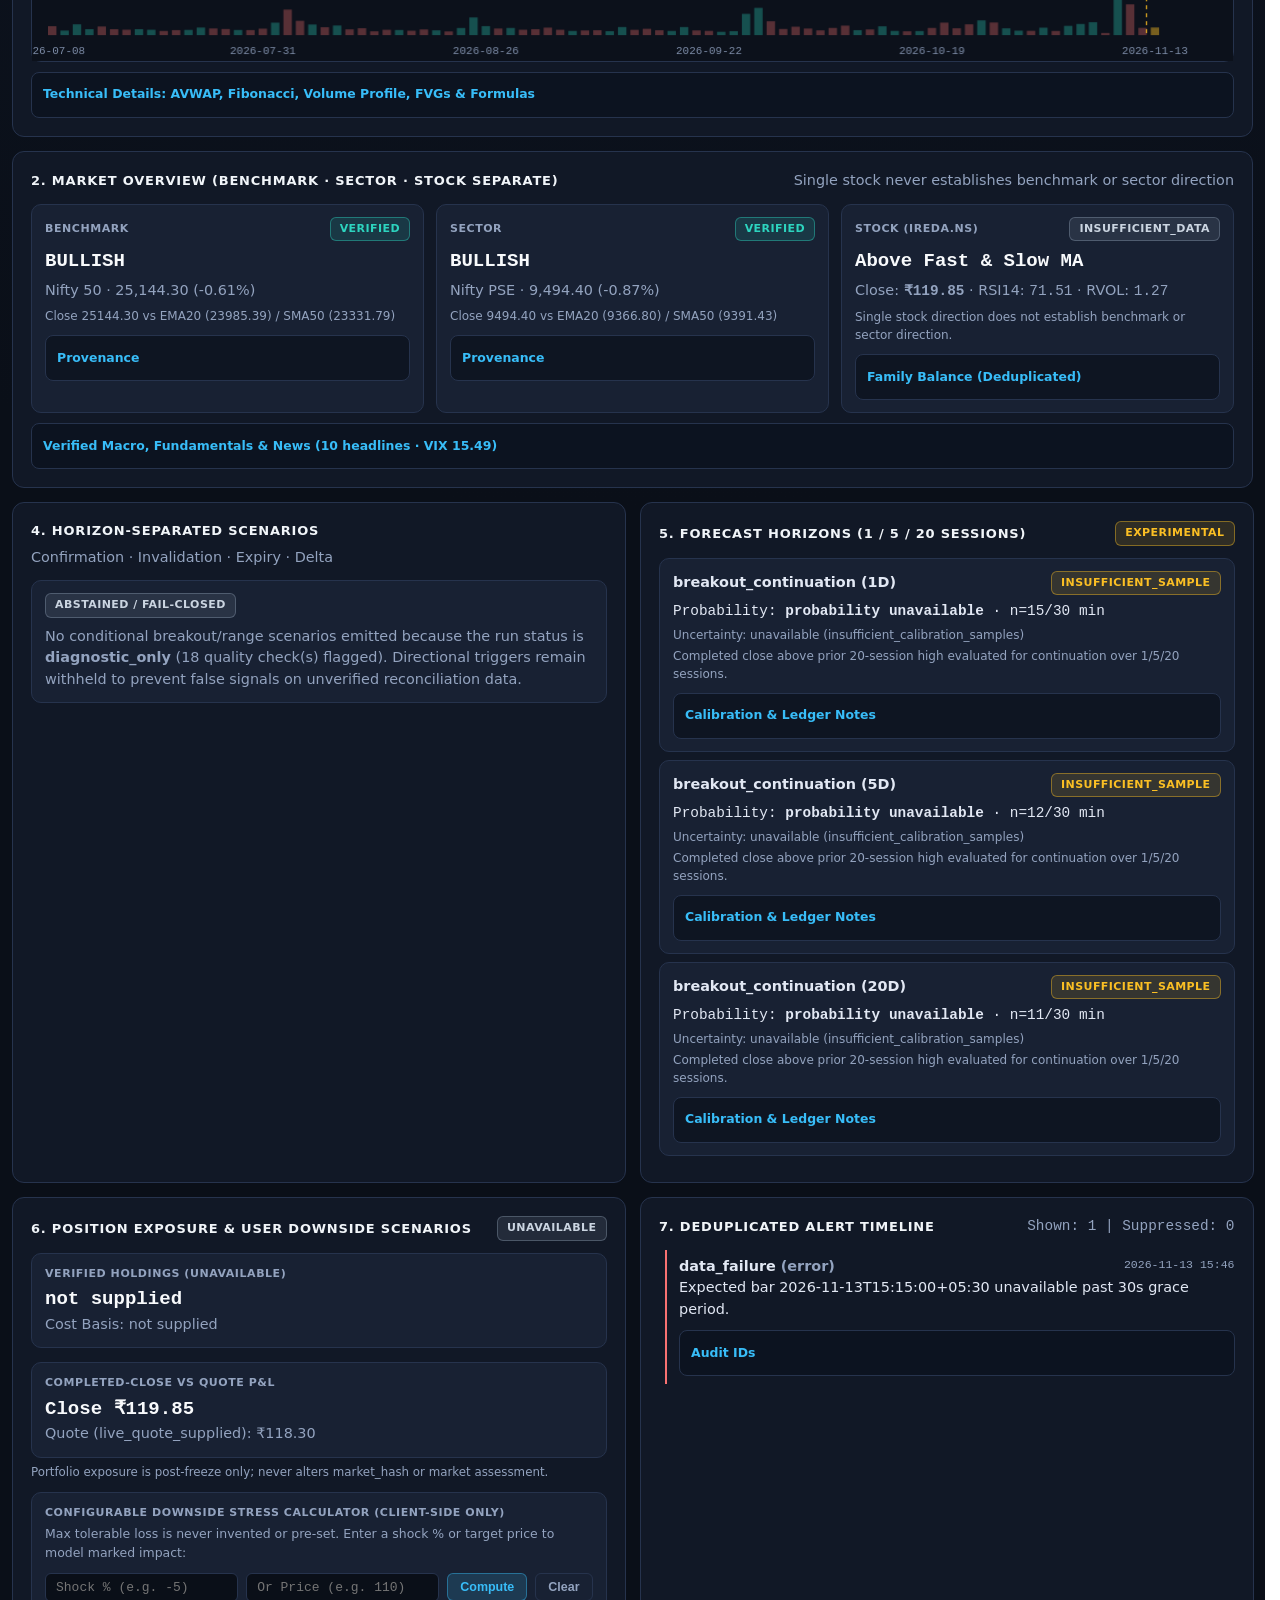
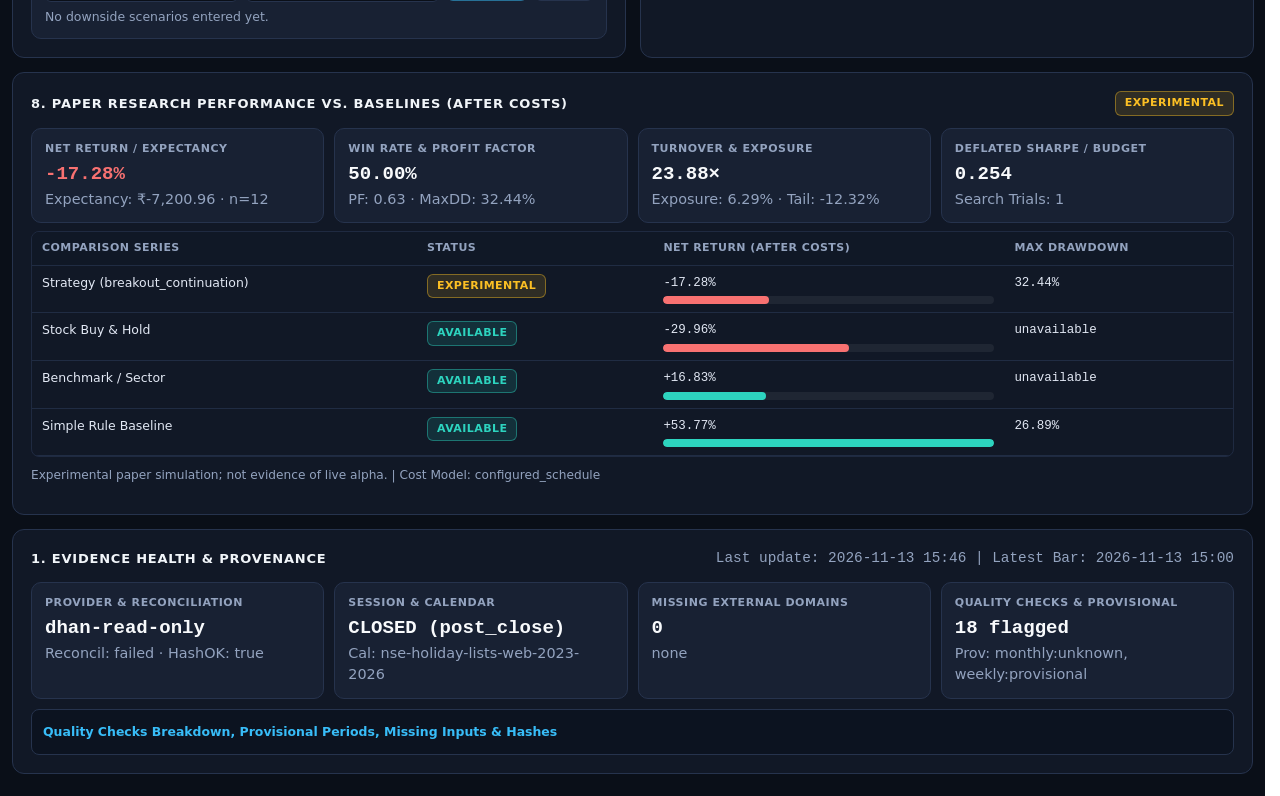
==== commit 8bbc44e5: "feat(pages): add Nifty 50 & IREDA Demand/Supply swing scanner, portfolio-capped 4Y backtest & forwar" ====
--- a/index.html
+++ b/index.html
@@ -37,6 +37,7 @@
         <a href="#evidenceHealthPanel">Health</a>
         <a href="./review.html">Astra Bundle</a>
         <a href="./cockpit.html">Daily Cockpit</a>
+        <a href="./scanner.html">D&amp;S Swing Scanner</a>
       </nav>
     </div>
   </header>
